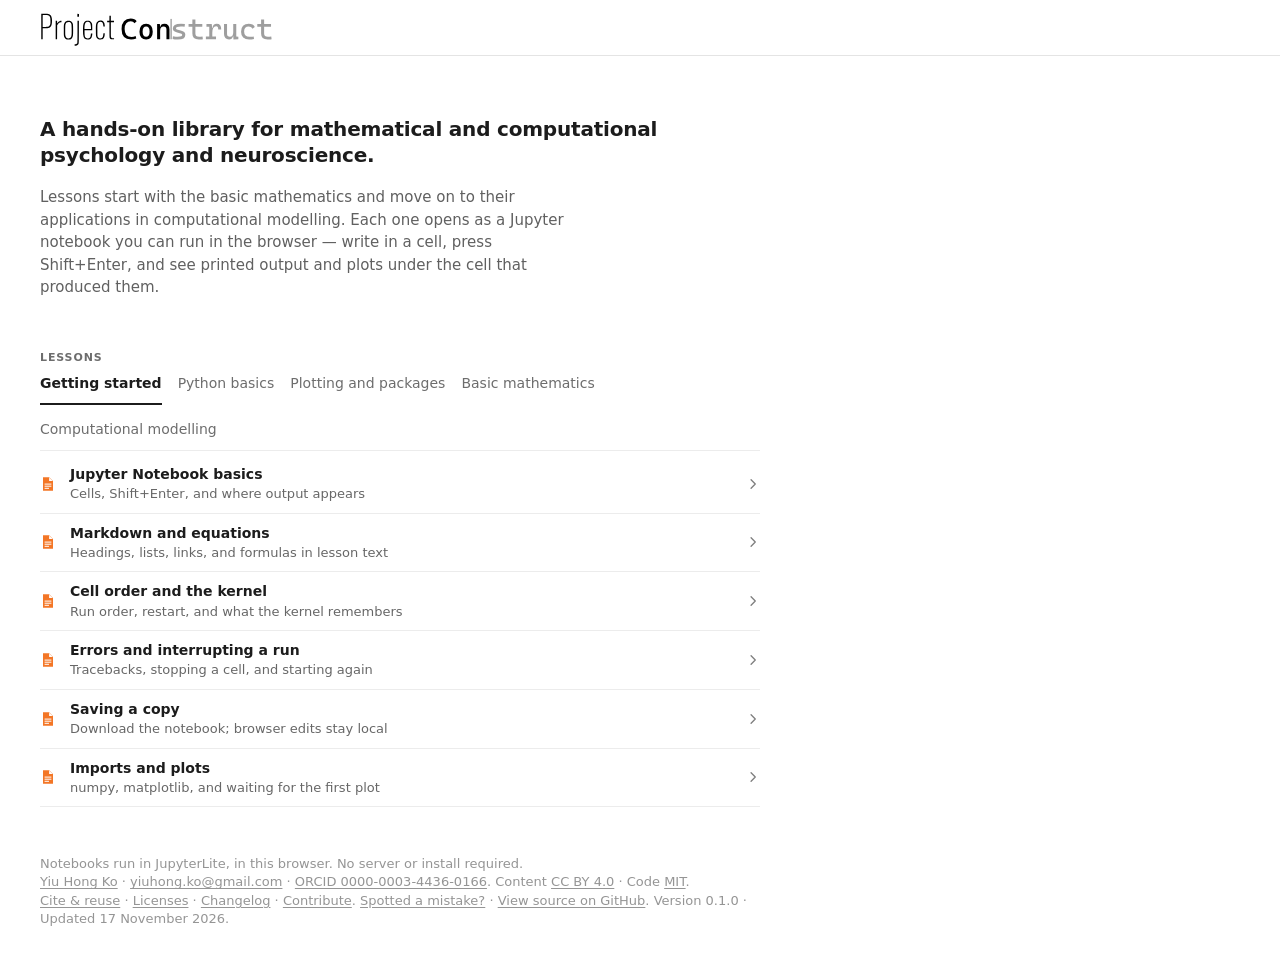
==== index.html @ 338a685a "Tighten the library list and collapse modules Lesson rows are compact links with a chevron. Section " ====
<!DOCTYPE html>
<html lang="en">
<head>
  <meta charset="utf-8">
  <meta name="viewport" content="width=device-width, initial-scale=1">
  <title>Project Construct</title>
  <link rel="stylesheet" href="css/site.css">
</head>
<body class="library">
  <header class="topbar">
    <a class="wordmark-link" href="./">
      <img class="wordmark" src="assets/project-construct-wordmark.svg" alt="Project Construct" height="40">
    </a>
  </header>
  <main class="library-main">
    <h1>A hands-on library for mathematical and computational psychology and neuroscience.</h1>
    <p class="lede">Lessons start with the basic mathematics and move on to their applications in computational modelling. Each one opens as a Jupyter notebook you can run in the browser — write in a cell, press Shift+Enter, and see printed output and plots under the cell that produced them.</p>
    <section class="catalog" aria-labelledby="lessons-heading" data-catalog>
      <h2 class="kicker" id="lessons-heading">Lessons</h2>
      <nav class="cat-tabs" aria-label="Lesson groups" data-cat-tabs>
        <a class="cat-tab is-selected" href="#getting-started" data-group="getting-started" aria-current="page" aria-controls="panel-getting-started">Getting started</a>
      </nav>
      <div class="lessons" id="panel-getting-started" data-group-panel="getting-started" aria-label="Getting started">
        <a class="lesson" href="notebook.html?path=getting-started/01-jupyter-basics.ipynb">
          <svg class="lesson-icon" viewBox="0 0 16 16" width="16" height="16" aria-hidden="true"><path fill="#f37626" d="M3 1.2h6.1L13 5.1v9.7H3z"/><path fill="#fff" d="M9.1 1.4V5h3.6"/><path fill="none" stroke="#fff" stroke-width="1" stroke-linecap="round" d="M5 8.1h6M5 10.2h6M5 12.3h3.6"/></svg>
          <span class="lesson-text"><span class="lesson-name">Jupyter Notebook basics</span><span class="lesson-summary">Cells, Shift+Enter, and where output appears</span></span>
          <svg class="lesson-chevron" viewBox="0 0 16 16" width="14" height="14" aria-hidden="true"><path d="M5.8 3.2 10.6 8l-4.8 4.8" fill="none" stroke="currentColor" stroke-width="1.5" stroke-linecap="round" stroke-linejoin="round"/></svg>
        </a>
      </div>
    </section>
    <section class="catalog" data-materials hidden></section>
  </main>
  <footer class="site-footer">
    <p><span class="footer-lite">Notebooks run in JupyterLite, in this browser. No server or install required.</span><span class="footer-lite-short">Notebooks run in JupyterLite.</span><br class="footer-break">
    <a rel="author noopener noreferrer" href="https://yiuhong.github.io/" target="_blank">Yiu Hong Ko<span class="visually-hidden"> (opens in a new tab)</span></a><span class="footer-contact"> · <a href="mailto:yiuhong.ko@gmail.com">yiuhong.ko@gmail.com</a> · <a href="https://orcid.org/0000-0003-4436-0166" aria-label="ORCID iD 0000-0003-4436-0166">ORCID 0000-0003-4436-0166</a></span>. <span class="footer-keep">Content <a rel="license" href="https://creativecommons.org/licenses/by/4.0/">CC BY 4.0</a></span> · <span class="footer-keep">Code <a href="LICENSE-CODE">MIT</a></span>. <a href="cite.html">Cite &amp; reuse</a> · <span class="footer-suffix"><a href="license.html">Licenses</a><span class="footer-mid"> · <a href="CHANGELOG.md">Changelog</a></span><span class="footer-tail"> · <a href="CONTRIBUTING.md">Contribute</a>. <a href="https://github.com/yiuhong/construct-library/issues">Spotted a mistake?</a> · <a href="https://github.com/yiuhong/construct-library">View source on GitHub</a>.</span><span class="footer-stop">.</span> <span class="footer-keep">Version <span data-site-field="version">0.1.0</span></span></span><span class="footer-updated"> · <span class="footer-keep">Updated <time datetime="2026-11-17" data-site-field="updatedDisplay" data-site-datetime="updated">17 November 2026</time></span></span>.</p>
  </footer>
  <script src="js/library.js"></script>
  <script src="js/site-meta.js"></script>
  <script>
    (function () {
      var slot = document.querySelector("[data-materials]");
      if (!slot) return;
      var observer = new MutationObserver(function () {
        slot.hidden = slot.childElementCount === 0;
      });
      observer.observe(slot, { childList: true });
    })();
  </script>
</body>
</html>
---- css/site.css ----
:root {
  color-scheme: light;
  --bar-h: 56px;
  --mark-h: 40px;
  --ink: #1c1c1c;
  --lede: #606060;
  --summary: #676767;
  --open: #7e7e7e;
  --label: #6d6d6d;
  --footer: #959595;
  --line: #ececec;
  --bar-line: #e4e4e4;
  --bg: #ffffff;
  --pad: 40px;
  --column: 720px;
}

* {
  box-sizing: border-box;
}

html,
body {
  margin: 0;
  min-height: 100%;
  background: var(--bg);
  color: var(--ink);
  font-family: system-ui, -apple-system, "Segoe UI", "Helvetica Neue", Helvetica, Arial, sans-serif;
}

body.library {
  min-height: 100vh;
  display: flex;
  flex-direction: column;
}

body.notebook {
  height: 100vh;
  display: flex;
  flex-direction: column;
  overflow: hidden;
}

.topbar {
  height: var(--bar-h);
  flex: 0 0 var(--bar-h);
  display: flex;
  align-items: center;
  justify-content: space-between;
  padding: 0 24px 0 var(--pad);
  border-bottom: 1px solid var(--bar-line);
  background: var(--bg);
}

.wordmark-link {
  display: flex;
  align-items: center;
  height: var(--mark-h);
  line-height: 0;
}

.wordmark-link:focus-visible {
  outline: 2px solid var(--ink);
  outline-offset: 3px;
}

.wordmark {
  display: block;
  height: var(--mark-h);
  width: auto;
}

.library-link {
  color: #5c5c5c;
  font-size: 14px;
  text-decoration: none;
}

.library-link:hover {
  color: var(--ink);
}

.library-link:focus-visible {
  outline: 2px solid var(--ink);
  outline-offset: 3px;
}

.topbar-actions {
  display: flex;
  align-items: center;
  gap: 20px;
  flex: 0 0 auto;
  min-width: 0;
}

body.notebook .topbar {
  position: relative;
  z-index: 2;
  flex-wrap: nowrap;
  gap: 16px;
}

body.notebook .wordmark-link {
  flex: 1 1 auto;
  min-width: 0;
}

.lesson-nav {
  display: flex;
  align-items: center;
  gap: 16px;
  min-width: 0;
}

.lesson-nav[hidden],
.lesson-nav-link[hidden] {
  display: none !important;
}

.lesson-nav-link {
  position: relative;
  display: inline-flex;
  align-items: center;
  gap: 4px;
  color: #5c5c5c;
  font-size: 14px;
  line-height: 1;
  text-decoration: none;
  white-space: nowrap;
}

.lesson-nav-link:hover {
  color: var(--ink);
}

.lesson-nav-link:focus-visible {
  outline: 2px solid var(--ink);
  outline-offset: 2px;
}

.lesson-nav-icon {
  display: block;
  flex: 0 0 auto;
}

.lesson-nav-mid {
  display: none;
}

.lesson-nav-tip {
  position: absolute;
  top: calc(100% + 22px);
  right: 0;
  z-index: 3;
  display: none;
  box-sizing: border-box;
  width: 12rem;
  max-width: max-content;
  padding: 5px 8px;
  border: 1px solid #c6c6c6;
  background: #fff;
  color: var(--ink);
  font-size: 12px;
  font-weight: 400;
  line-height: 1.35;
  white-space: normal;
  overflow-wrap: break-word;
  text-align: left;
  pointer-events: none;
}

.lesson-nav-link:hover .lesson-nav-tip:not(:empty),
.lesson-nav-link:focus-visible .lesson-nav-tip:not(:empty) {
  display: block;
}

.replay-tour {
  margin: 0;
  padding: 0;
  border: 0;
  background: transparent;
  color: #5c5c5c;
  font: inherit;
  font-size: 13px;
  line-height: 1.3;
  cursor: pointer;
}

.replay-tour:hover {
  color: var(--ink);
}

.replay-tour:focus-visible {
  outline: 2px solid var(--ink);
  outline-offset: 3px;
}

.library-main {
  width: min(800px, 100%);
  margin: 0;
  padding: 60px var(--pad) 48px;
}

h1 {
  margin: 0 0 18px;
  font-size: 20px;
  font-weight: 600;
  letter-spacing: -0.01em;
  line-height: 1.3;
  color: var(--ink);
}

.lede {
  margin: 0;
  max-width: 36em;
  font-size: 15px;
  line-height: 1.5;
  color: var(--lede);
}

.catalog {
  margin-top: 52px;
}

.kicker {
  margin: 0 0 10px;
  font-size: 11px;
  font-weight: 600;
  letter-spacing: 0.08em;
  text-transform: uppercase;
  color: var(--label);
}

.cat-tabs {
  display: flex;
  flex-wrap: wrap;
  gap: 16px;
  margin: 0 0 4px;
  border-bottom: 1px solid var(--line);
}

.cat-tabs .cat-tab,
.cat-tabs .cat-tab:visited {
  margin: 0;
  padding: 0 0 10px;
  border: 0;
  border-bottom: 2px solid transparent;
  background: transparent;
  color: var(--label);
  font-size: 14px;
  font-weight: 400;
  line-height: 1.3;
  text-decoration: none;
}

.cat-tabs .cat-tab.is-selected,
.cat-tabs .cat-tab.is-selected:visited {
  margin-bottom: -1px;
  border-bottom-color: var(--ink);
  color: var(--ink);
  font-weight: 600;
}

.cat-tabs .cat-tab:hover,
.cat-tabs .cat-tab:hover:visited {
  color: var(--ink);
}

.cat-tabs .cat-tab:focus-visible {
  outline: 2px solid var(--ink);
  outline-offset: 3px;
}

.lessons {
  margin: 0;
  padding: 0;
}

.lesson {
  display: grid;
  grid-template-columns: 16px minmax(0, 1fr) 14px;
  column-gap: 14px;
  align-items: center;
  padding: 10px 0;
  border-top: 1px solid var(--line);
  color: inherit;
  text-decoration: none;
}

.lesson:last-child {
  border-bottom: 1px solid var(--line);
}

.catalog .cat-tabs ~ .lessons > .lesson:first-child {
  border-top: 0;
}

.lesson-text {
  min-width: 0;
}

.lesson-section {
  border-top: 1px solid var(--line);
}

.lesson-section:first-child {
  border-top: 0;
}

.lesson-section:last-child {
  border-bottom: 1px solid var(--line);
}

.lesson-section .lesson:last-child {
  border-bottom: 0;
}

.lesson-section .subgroup {
  margin: 0;
  font-size: 14px;
  font-weight: 600;
  line-height: 1.3;
  color: var(--ink);
}

.module-toggle {
  display: flex;
  align-items: center;
  gap: 10px;
  width: 100%;
  margin: 0;
  padding: 12px 0;
  border: 0;
  background: transparent;
  color: inherit;
  font: inherit;
  text-align: left;
  cursor: pointer;
  appearance: none;
}

.module-title {
  flex: 1 1 auto;
  min-width: 0;
}

.module-count {
  flex: 0 0 auto;
  color: var(--label);
  font-size: 13px;
  font-weight: 400;
  line-height: 1.3;
  white-space: nowrap;
}

.lesson-chevron,
.module-chevron {
  display: block;
  flex: 0 0 auto;
  color: var(--open);
}

.module-toggle[aria-expanded="true"] .module-chevron {
  transform: rotate(90deg);
}

.lesson:hover .lesson-chevron,
.module-toggle:hover .module-chevron {
  color: var(--ink);
}

.lesson:focus-visible,
.module-toggle:focus-visible {
  outline: 2px solid var(--ink);
  outline-offset: 2px;
}

.module-lessons[hidden] {
  display: none;
}

.lesson-icon {
  display: block;
}

.lesson-name {
  display: block;
  font-size: 14px;
  font-weight: 600;
  line-height: 1.3;
  color: var(--ink);
}

.lesson-summary {
  display: block;
  margin-top: 2px;
  font-size: 13px;
  line-height: 1.35;
  color: var(--summary);
}

.site-footer {
  margin-top: auto;
  padding: 0 var(--pad) 42px;
  color: var(--footer);
  font-size: 13px;
  line-height: 1.4;
}

.site-footer p {
  margin: 0;
  max-width: 720px;
}

.footer-keep {
  white-space: nowrap;
}

.footer-lite-short,
.footer-stop {
  display: none;
}

.site-footer a {
  color: inherit;
  text-decoration-line: underline;
  text-decoration-thickness: 1px;
  text-underline-offset: 0.15em;
  white-space: nowrap;
}

.site-footer a:hover {
  color: var(--ink);
}

.site-footer a:focus-visible {
  outline: 2px solid var(--ink);
  outline-offset: 3px;
}

.visually-hidden {
  position: absolute;
  width: 1px;
  height: 1px;
  padding: 0;
  margin: -1px;
  overflow: hidden;
  clip: rect(0, 0, 0, 0);
  white-space: nowrap;
  border: 0;
}

.lite-frame {
  flex: 1 1 auto;
  width: 100%;
  min-height: 0;
  border: 0;
  background: var(--bg);
}

body.notebook .site-footer {
  flex: 0 0 auto;
}

.notebook-missing {
  padding: 48px var(--pad);
  color: var(--lede);
  font-size: 15px;
}

.notebook-missing a {
  color: var(--ink);
}

@media (max-width: 1279px) {
  :root {
    --bar-h: 44px;
    --mark-h: 28px;
  }

  .topbar {
    padding: 0 16px 0 20px;
  }

  .topbar-actions {
    gap: 16px;
  }

  .lesson-nav {
    gap: 12px;
  }

  .lesson-nav-link {
    font-size: 13px;
  }

  .lesson-nav-full {
    display: none;
  }

  .lesson-nav-mid {
    display: inline;
  }

  .lesson-nav-tip {
    top: calc(100% + 16px);
  }

  .library-main {
    padding: 40px 28px 28px;
  }

  .site-footer {
    padding: 0 20px 16px;
    font-size: 12px;
    line-height: 1.35;
  }

  .site-footer p {
    max-width: none;
  }

  .footer-lite,
  .footer-break,
  .footer-contact,
  .footer-tail,
  .footer-updated {
    display: none;
  }

  .footer-lite-short,
  .footer-stop {
    display: inline;
  }

  .footer-suffix {
    white-space: nowrap;
  }

  body.notebook .site-footer {
    padding: 4px 16px 6px;
  }
}

@media (max-width: 640px) {
  :root {
    --pad: 20px;
    --bar-h: 40px;
    --mark-h: 22px;
  }

  .topbar {
    padding: 0 12px 0 16px;
  }

  .wordmark-link {
    min-width: 0;
  }

  .wordmark {
    height: auto;
    width: auto;
    max-height: var(--mark-h);
    max-width: calc(100vw - 108px);
  }

  body.notebook .wordmark {
    max-width: 100%;
  }

  .replay-tour {
    display: none;
  }

  .lesson-nav {
    gap: 2px;
  }

  .lesson-nav-prev .lesson-nav-full,
  .lesson-nav-prev .lesson-nav-mid,
  .lesson-nav-next .lesson-nav-full,
  .lesson-nav-next .lesson-nav-mid {
    display: none;
  }

  .lesson-nav-prev,
  .lesson-nav-next {
    justify-content: center;
    min-width: 32px;
    min-height: 32px;
  }

  .lesson-nav-tip {
    top: calc(100% + 8px);
  }

  .lesson-nav-back {
    margin-left: 6px;
  }

  .library-main {
    width: 100%;
    padding: 28px var(--pad) 20px;
  }

  .cat-tabs {
    gap: 22px;
  }

  .site-footer {
    padding: 0 var(--pad) 14px;
  }

  .footer-lite-short,
  .footer-mid {
    display: none;
  }

  body.notebook .site-footer {
    padding: 4px 12px 6px;
  }
}

.doc h2 {
  margin: 32px 0 8px;
  font-size: 16px;
  font-weight: 600;
  letter-spacing: -0.01em;
  line-height: 1.3;
  color: var(--ink);
}

.doc h3 {
  margin: 20px 0 6px;
  font-size: 14px;
  font-weight: 600;
  line-height: 1.35;
  color: var(--ink);
}

.doc h2,
.doc h3 {
  scroll-margin-top: 16px;
}

.doc p,
.doc li {
  font-size: 15px;
  line-height: 1.5;
}

.doc p {
  margin: 0 0 12px;
  max-width: 40em;
}

.doc a {
  color: var(--ink);
  text-underline-offset: 0.15em;
}

.doc a:focus-visible {
  outline: 2px solid var(--ink);
  outline-offset: 3px;
}

.doc-nav {
  margin: 0 0 8px;
  max-width: 40em;
  color: var(--lede);
  font-size: 13px;
  line-height: 1.5;
}

.doc-nav a {
  color: var(--lede);
}

.doc-nav a:hover {
  color: var(--ink);
}

.doc ul {
  margin: 0 0 14px;
  padding-left: 1.15em;
  max-width: 40em;
}

.doc li {
  margin: 0 0 6px;
}

.doc code {
  font-family: ui-monospace, "SF Mono", Menlo, Consolas, monospace;
  font-size: 0.92em;
}

.copy-block {
  margin: 0 0 14px;
  max-width: 40em;
  padding: 12px 14px 10px;
  border: 1px solid var(--line);
}

.copy-block p,
.copy-block pre {
  margin: 0 0 10px;
  max-width: none;
  color: var(--ink);
}

.copy-block pre {
  font-family: ui-monospace, "SF Mono", Menlo, Consolas, monospace;
  font-size: 12px;
  line-height: 1.45;
  white-space: pre-wrap;
  overflow-wrap: anywhere;
}

.copy-button {
  margin: 0;
  padding: 4px 10px;
  border: 1px solid var(--bar-line);
  background: var(--bg);
  color: var(--ink);
  font: inherit;
  font-size: 13px;
  line-height: 1.3;
  cursor: pointer;
}

.copy-button:hover {
  border-color: var(--ink);
}

.copy-button:focus-visible {
  outline: 2px solid var(--ink);
  outline-offset: 3px;
}

.license-table-wrap {
  margin: 0 0 14px;
  max-width: 40em;
  overflow-x: auto;
}

.license-table {
  width: 100%;
  border-collapse: collapse;
  font-size: 14px;
  line-height: 1.45;
}

.license-table caption {
  caption-side: top;
  margin: 0 0 8px;
  text-align: left;
  font-size: 11px;
  font-weight: 600;
  letter-spacing: 0.08em;
  text-transform: uppercase;
  color: var(--label);
}

.license-table thead th {
  font-size: 11px;
  font-weight: 600;
  letter-spacing: 0.08em;
  text-transform: uppercase;
  color: var(--label);
}

.license-table th,
.license-table td {
  padding: 10px 16px 10px 0;
  border-top: 1px solid var(--line);
  text-align: left;
  vertical-align: top;
  font-weight: 400;
}

.license-table th[scope="row"] {
  width: 7.5em;
  color: var(--ink);
  font-weight: 600;
}

.license-table tr:last-child th,
.license-table tr:last-child td {
  border-bottom: 1px solid var(--line);
}
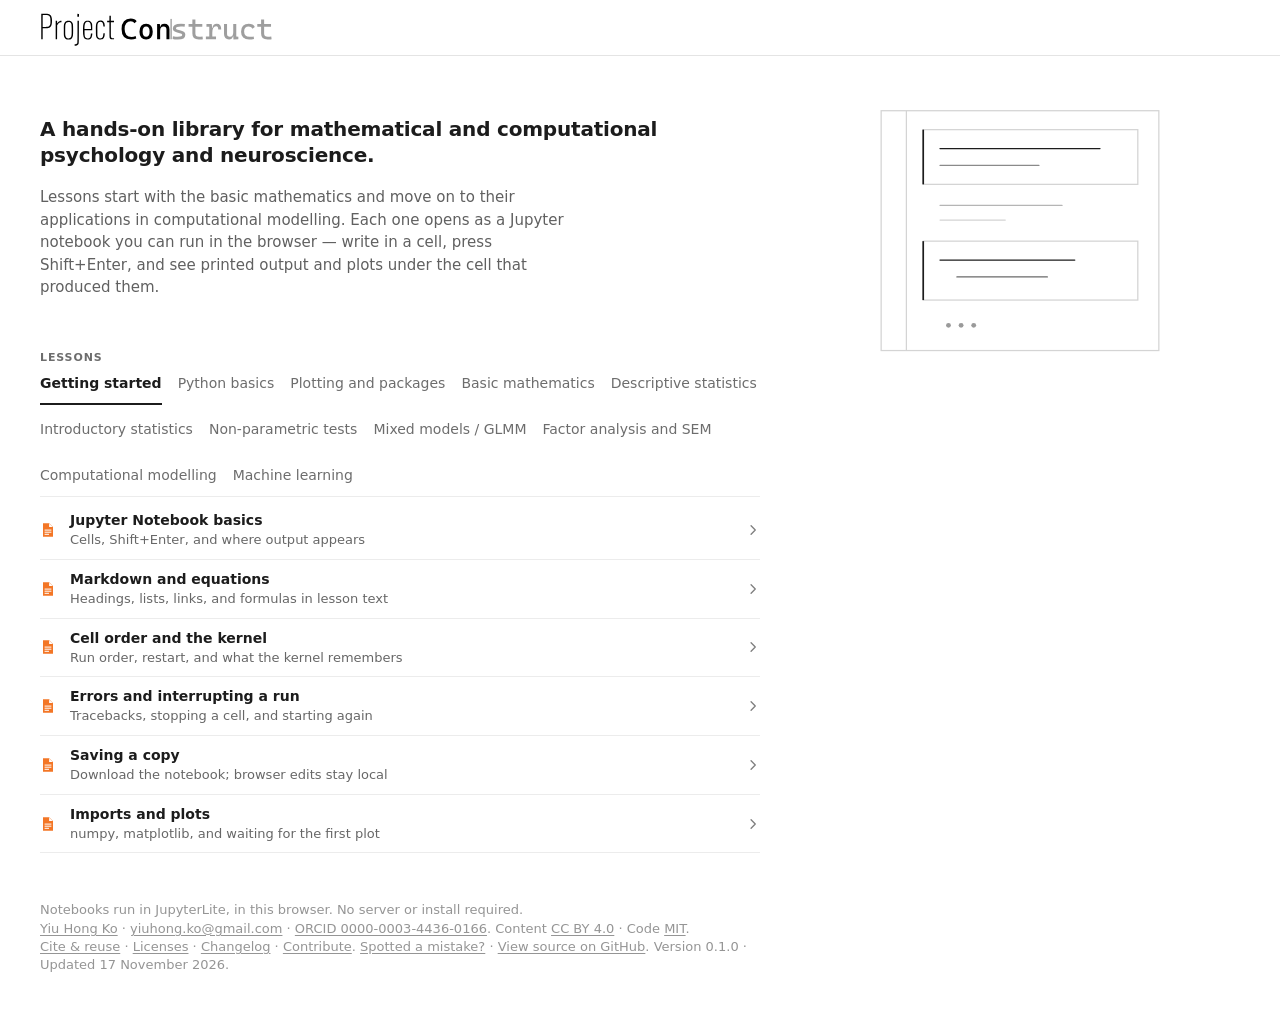
==== commit cde64189: "Add a course illustration beside the library catalogue On a wide library page, a quiet line drawing " ====
--- a/index.html
+++ b/index.html
@@ -12,6 +12,19 @@
       <img class="wordmark" src="assets/project-construct-wordmark.svg" alt="Project Construct" height="40">
     </a>
   </header>
+  <div class="course-art" data-course-art aria-hidden="true">
+    <img class="is-shown" data-course-art-id="getting-started" src="assets/course-art/getting-started.svg" alt="" width="400" height="284">
+    <img data-course-art-id="python-basics" src="assets/course-art/python-basics.svg" alt="" width="400" height="284">
+    <img data-course-art-id="python-plotting" src="assets/course-art/python-plotting.svg" alt="" width="400" height="284">
+    <img data-course-art-id="basic-mathematics" src="assets/course-art/basic-mathematics.svg" alt="" width="400" height="284">
+    <img data-course-art-id="descriptive-statistics" src="assets/course-art/descriptive-statistics.svg" alt="" width="400" height="284">
+    <img data-course-art-id="introductory-statistics" src="assets/course-art/introductory-statistics.svg" alt="" width="400" height="284">
+    <img data-course-art-id="non-parametric-tests" src="assets/course-art/non-parametric-tests.svg" alt="" width="400" height="284">
+    <img data-course-art-id="glmm" src="assets/course-art/glmm.svg" alt="" width="400" height="284">
+    <img data-course-art-id="factor-analysis-sem" src="assets/course-art/factor-analysis-sem.svg" alt="" width="400" height="284">
+    <img data-course-art-id="computational-modelling" src="assets/course-art/computational-modelling.svg" alt="" width="400" height="284">
+    <img data-course-art-id="machine-learning" src="assets/course-art/machine-learning.svg" alt="" width="400" height="284">
+  </div>
   <main class="library-main">
     <h1>A hands-on library for mathematical and computational psychology and neuroscience.</h1>
     <p class="lede">Lessons start with the basic mathematics and move on to their applications in computational modelling. Each one opens as a Jupyter notebook you can run in the browser — write in a cell, press Shift+Enter, and see printed output and plots under the cell that produced them.</p>
--- a/css/site.css
+++ b/css/site.css
@@ -201,6 +201,38 @@
   padding: 60px var(--pad) 48px;
 }
 
+/* Quiet course drawing in the empty column beside the 800px catalogue.
+   Desktop only. The catalogue, tabs, wordmark, and footer are unchanged. */
+.course-art {
+  display: none;
+}
+
+@media (min-width: 1280px) {
+  body.library {
+    position: relative;
+  }
+
+  .course-art {
+    display: block;
+    position: absolute;
+    top: 96px;
+    left: 820px;
+    width: 400px;
+    margin: 0;
+    pointer-events: none;
+  }
+
+  .course-art img {
+    display: none;
+    width: 100%;
+    height: auto;
+  }
+
+  .course-art img.is-shown {
+    display: block;
+  }
+}
+
 h1 {
   margin: 0 0 18px;
   font-size: 20px;
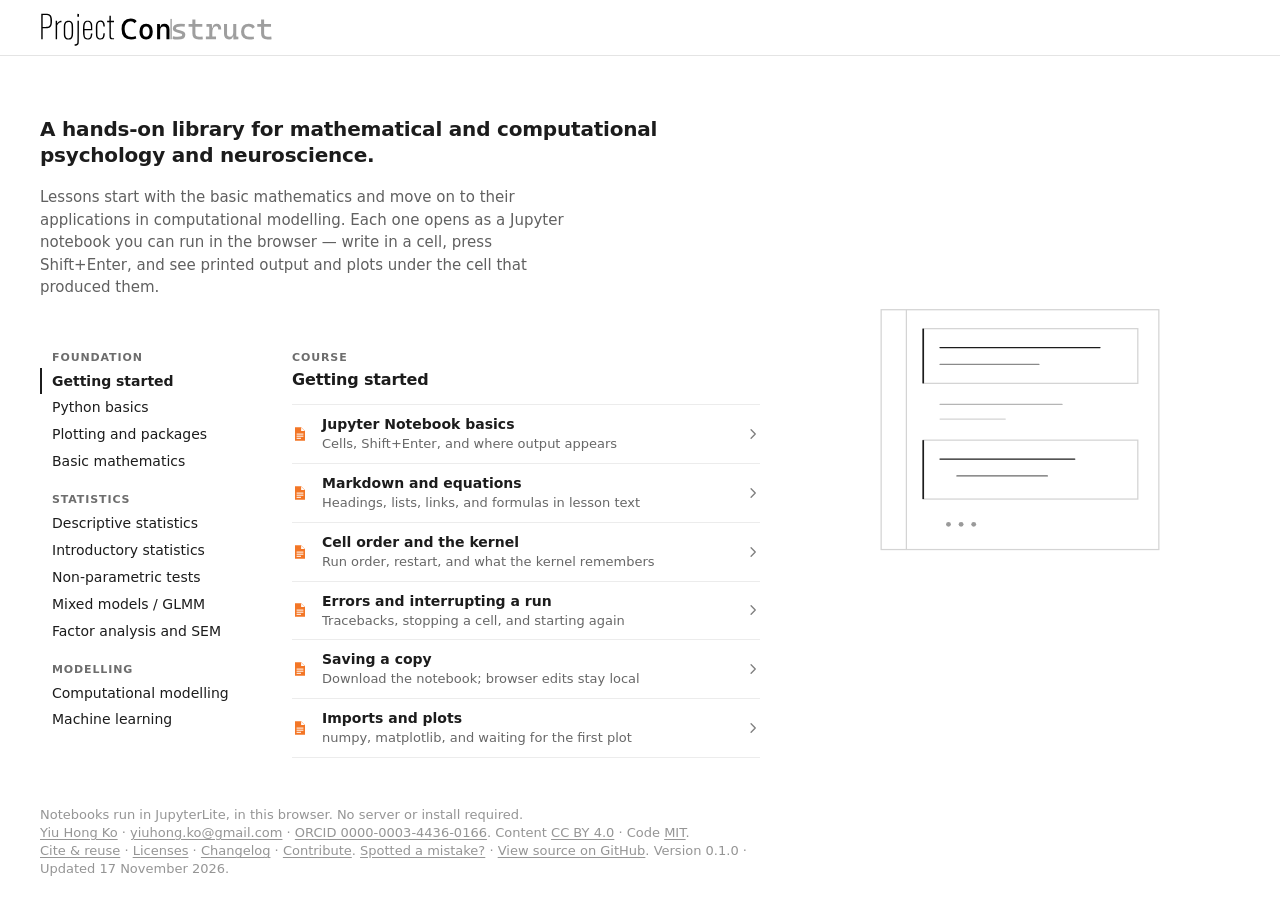
==== commit 4dba77ec: "Replace wrapping course tabs with a grouped course list Courses stay in the groups array and gain an" ====
--- a/index.html
+++ b/index.html
@@ -28,17 +28,34 @@
   <main class="library-main">
     <h1>A hands-on library for mathematical and computational psychology and neuroscience.</h1>
     <p class="lede">Lessons start with the basic mathematics and move on to their applications in computational modelling. Each one opens as a Jupyter notebook you can run in the browser — write in a cell, press Shift+Enter, and see printed output and plots under the cell that produced them.</p>
-    <section class="catalog" aria-labelledby="lessons-heading" data-catalog>
-      <h2 class="kicker" id="lessons-heading">Lessons</h2>
-      <nav class="cat-tabs" aria-label="Lesson groups" data-cat-tabs>
-        <a class="cat-tab is-selected" href="#getting-started" data-group="getting-started" aria-current="page" aria-controls="panel-getting-started">Getting started</a>
-      </nav>
-      <div class="lessons" id="panel-getting-started" data-group-panel="getting-started" aria-label="Getting started">
-        <a class="lesson" href="notebook.html?path=getting-started/01-jupyter-basics.ipynb">
-          <svg class="lesson-icon" viewBox="0 0 16 16" width="16" height="16" aria-hidden="true"><path fill="#f37626" d="M3 1.2h6.1L13 5.1v9.7H3z"/><path fill="#fff" d="M9.1 1.4V5h3.6"/><path fill="none" stroke="#fff" stroke-width="1" stroke-linecap="round" d="M5 8.1h6M5 10.2h6M5 12.3h3.6"/></svg>
-          <span class="lesson-text"><span class="lesson-name">Jupyter Notebook basics</span><span class="lesson-summary">Cells, Shift+Enter, and where output appears</span></span>
-          <svg class="lesson-chevron" viewBox="0 0 16 16" width="14" height="14" aria-hidden="true"><path d="M5.8 3.2 10.6 8l-4.8 4.8" fill="none" stroke="currentColor" stroke-width="1.5" stroke-linecap="round" stroke-linejoin="round"/></svg>
-        </a>
+    <section class="catalog" aria-label="Lessons" data-catalog>
+      <div class="course-layout">
+        <div class="course-switcher">
+          <p class="kicker" aria-hidden="true">Course</p>
+          <button type="button" class="course-switcher-button" id="course-switcher-button" data-course-switcher aria-expanded="false" aria-controls="course-menu" aria-label="Course: Getting started">
+            <span class="course-switcher-name" data-course-switcher-name>Getting started</span>
+            <svg class="course-switcher-chevron" viewBox="0 0 16 16" width="14" height="14" aria-hidden="true"><path d="M5.8 3.2 10.6 8l-4.8 4.8" fill="none" stroke="currentColor" stroke-width="1.5" stroke-linecap="round" stroke-linejoin="round"/></svg>
+          </button>
+        </div>
+        <nav class="course-menu is-collapsed" id="course-menu" aria-label="Courses" data-course-menu>
+          <div class="course-group">
+            <p class="kicker" id="course-area-foundation">Foundation</p>
+            <div role="group" aria-labelledby="course-area-foundation">
+              <a class="course-link is-selected" href="#getting-started" data-group="getting-started" aria-current="page">Getting started</a>
+            </div>
+          </div>
+        </nav>
+        <div class="course-detail" data-course-detail>
+          <p class="kicker course-kicker">Course</p>
+          <h2 class="course-title" id="course-title" data-course-title>Getting started</h2>
+          <div class="lessons" id="panel-getting-started" data-group-panel="getting-started" aria-label="Getting started">
+            <a class="lesson" href="notebook.html?path=getting-started/01-jupyter-basics.ipynb">
+              <svg class="lesson-icon" viewBox="0 0 16 16" width="16" height="16" aria-hidden="true"><path fill="#f37626" d="M3 1.2h6.1L13 5.1v9.7H3z"/><path fill="#fff" d="M9.1 1.4V5h3.6"/><path fill="none" stroke="#fff" stroke-width="1" stroke-linecap="round" d="M5 8.1h6M5 10.2h6M5 12.3h3.6"/></svg>
+              <span class="lesson-text"><span class="lesson-name">Jupyter Notebook basics</span><span class="lesson-summary">Cells, Shift+Enter, and where output appears</span></span>
+              <svg class="lesson-chevron" viewBox="0 0 16 16" width="14" height="14" aria-hidden="true"><path d="M5.8 3.2 10.6 8l-4.8 4.8" fill="none" stroke="currentColor" stroke-width="1.5" stroke-linecap="round" stroke-linejoin="round"/></svg>
+            </a>
+          </div>
+        </div>
       </div>
     </section>
     <section class="catalog" data-materials hidden></section>
--- a/css/site.css
+++ b/css/site.css
@@ -202,7 +202,10 @@
 }
 
 /* Quiet course drawing in the empty column beside the 800px catalogue.
-   Desktop only. The catalogue, tabs, wordmark, and footer are unchanged. */
+   Shown from 1280px. Its top is set in js/library.js so the drawing stays
+   centred from the page heading to the end of the lesson list. The
+   catalogue stays an 800px left column. The wordmark and footer are
+   unchanged. */
 .course-art {
   display: none;
 }
@@ -215,7 +218,6 @@
   .course-art {
     display: block;
     position: absolute;
-    top: 96px;
     left: 820px;
     width: 400px;
     margin: 0;
@@ -263,44 +265,127 @@
   color: var(--label);
 }
 
-.cat-tabs {
-  display: flex;
-  flex-wrap: wrap;
-  gap: 16px;
+.course-layout {
+  display: grid;
+  grid-template-columns: minmax(11.5rem, 13.75rem) minmax(0, 1fr);
+  column-gap: 32px;
+  align-items: start;
+}
+
+.course-switcher {
+  display: none;
+}
+
+.course-menu {
+  min-width: 0;
+}
+
+.course-group + .course-group {
+  margin-top: 18px;
+}
+
+.course-group .kicker {
   margin: 0 0 4px;
-  border-bottom: 1px solid var(--line);
-}
-
-.cat-tabs .cat-tab,
-.cat-tabs .cat-tab:visited {
-  margin: 0;
-  padding: 0 0 10px;
-  border: 0;
-  border-bottom: 2px solid transparent;
-  background: transparent;
-  color: var(--label);
+  padding-left: 12px;
+}
+
+.course-link,
+.course-link:visited {
+  display: block;
+  margin: 0;
+  padding: 4px 8px 4px 10px;
+  border-left: 2px solid transparent;
+  color: var(--ink);
   font-size: 14px;
   font-weight: 400;
+  line-height: 1.35;
+  text-decoration: none;
+}
+
+.course-link.is-selected,
+.course-link.is-selected:visited {
+  border-left-color: var(--ink);
+  font-weight: 600;
+}
+
+.course-link:hover,
+.course-link:hover:visited {
+  color: var(--ink);
+}
+
+.course-link:focus-visible {
+  outline: 2px solid var(--ink);
+  outline-offset: 2px;
+}
+
+.course-detail {
+  min-width: 0;
+}
+
+.course-kicker {
+  margin-bottom: 6px;
+}
+
+.course-title {
+  margin: 0;
+  font-size: 16px;
+  font-weight: 600;
+  letter-spacing: -0.01em;
   line-height: 1.3;
-  text-decoration: none;
-}
-
-.cat-tabs .cat-tab.is-selected,
-.cat-tabs .cat-tab.is-selected:visited {
-  margin-bottom: -1px;
-  border-bottom-color: var(--ink);
-  color: var(--ink);
-  font-weight: 600;
-}
-
-.cat-tabs .cat-tab:hover,
-.cat-tabs .cat-tab:hover:visited {
-  color: var(--ink);
-}
-
-.cat-tabs .cat-tab:focus-visible {
+  color: var(--ink);
+}
+
+.course-detail .lessons {
+  margin-top: 14px;
+  border-top: 1px solid var(--line);
+}
+
+.course-switcher-button {
+  display: flex;
+  align-items: center;
+  gap: 12px;
+  width: 100%;
+  margin: 0;
+  padding: 9px 12px;
+  border: 1px solid #d6d6d6;
+  background: var(--bg);
+  color: var(--ink);
+  font: inherit;
+  font-size: 14px;
+  font-weight: 600;
+  line-height: 1.3;
+  text-align: left;
+  cursor: pointer;
+  appearance: none;
+}
+
+.course-switcher-button:hover {
+  border-color: #bdbdbd;
+}
+
+.course-switcher-button:focus-visible {
   outline: 2px solid var(--ink);
-  outline-offset: 3px;
+  outline-offset: 2px;
+}
+
+.course-switcher-name {
+  flex: 1 1 auto;
+  min-width: 0;
+}
+
+.course-switcher-chevron {
+  display: block;
+  flex: 0 0 auto;
+  color: var(--open);
+  transform: rotate(90deg);
+}
+
+.course-switcher-button[aria-expanded="true"] .course-switcher-chevron {
+  transform: rotate(-90deg);
+}
+
+.course-switcher-button:hover .course-switcher-chevron {
+  color: var(--ink);
 }
 
 .lessons {
@@ -323,7 +408,8 @@
   border-bottom: 1px solid var(--line);
 }
 
-.catalog .cat-tabs ~ .lessons > .lesson:first-child {
+.course-detail .lessons > .lesson:first-child,
+.course-detail .lesson-section:first-child {
   border-top: 0;
 }
 
@@ -635,8 +721,45 @@
     padding: 28px var(--pad) 20px;
   }
 
-  .cat-tabs {
-    gap: 22px;
+  .course-layout {
+    display: block;
+  }
+
+  .course-switcher {
+    display: block;
+    margin-bottom: 14px;
+  }
+
+  .course-switcher .kicker {
+    margin-bottom: 8px;
+  }
+
+  .course-menu {
+    margin: 2px 0 16px;
+  }
+
+  .course-menu.is-collapsed {
+    display: none;
+  }
+
+  .course-detail .course-kicker {
+    display: none;
+  }
+
+  .course-detail .lessons {
+    margin-top: 0;
+  }
+
+  .course-title {
+    position: absolute;
+    width: 1px;
+    height: 1px;
+    padding: 0;
+    margin: -1px;
+    overflow: hidden;
+    clip: rect(0, 0, 0, 0);
+    white-space: nowrap;
+    border: 0;
   }
 
   .site-footer {
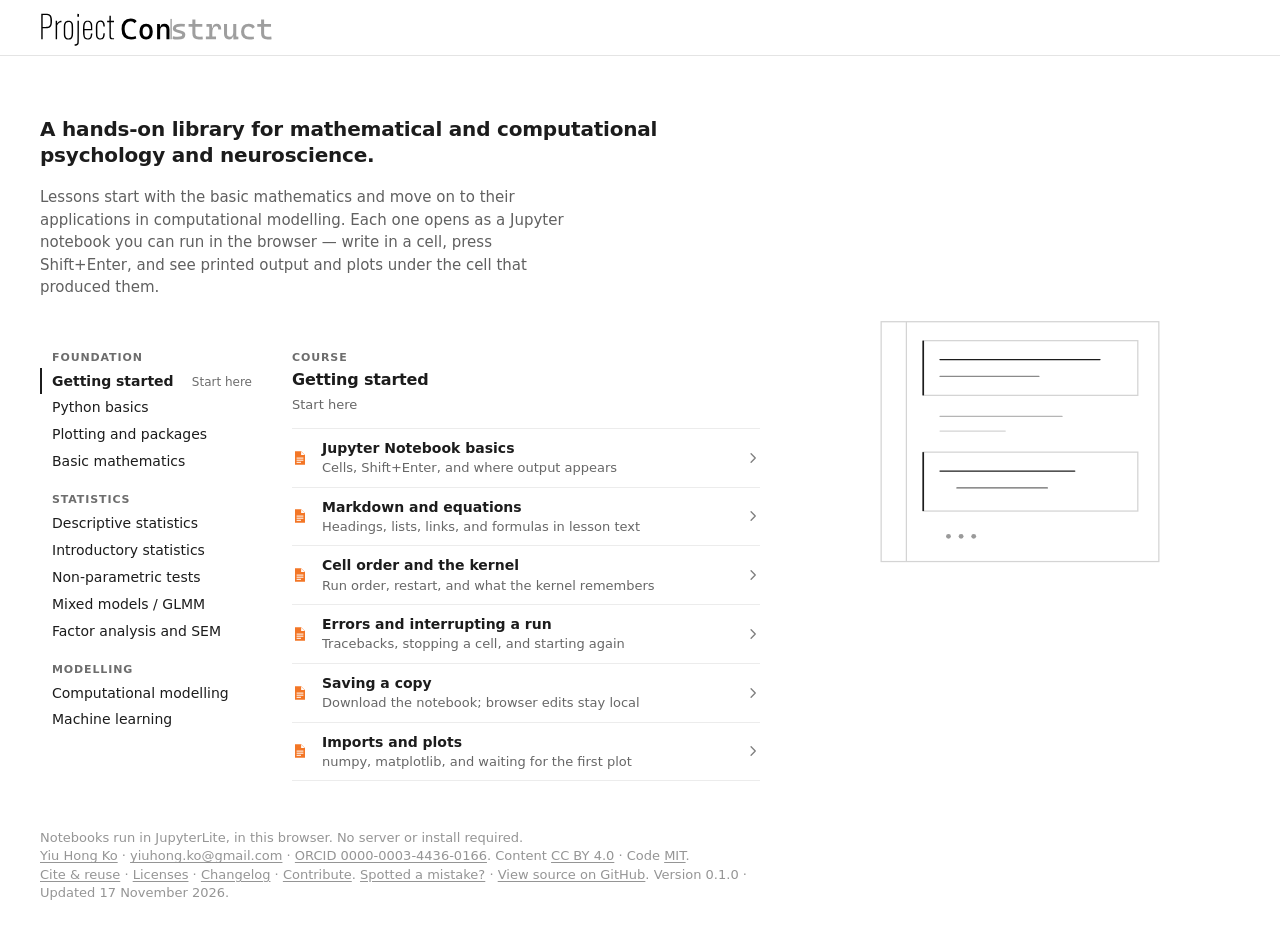
==== commit 9ca55d28: "Show a short difficulty line on the selected course The library page now says where each course sits" ====
--- a/index.html
+++ b/index.html
@@ -32,22 +32,24 @@
       <div class="course-layout">
         <div class="course-switcher">
           <p class="kicker" aria-hidden="true">Course</p>
-          <button type="button" class="course-switcher-button" id="course-switcher-button" data-course-switcher aria-expanded="false" aria-controls="course-menu" aria-label="Course: Getting started">
+          <button type="button" class="course-switcher-button" id="course-switcher-button" data-course-switcher aria-expanded="false" aria-controls="course-menu" aria-label="Course: Getting started" aria-describedby="course-note-switcher">
             <span class="course-switcher-name" data-course-switcher-name>Getting started</span>
             <svg class="course-switcher-chevron" viewBox="0 0 16 16" width="14" height="14" aria-hidden="true"><path d="M5.8 3.2 10.6 8l-4.8 4.8" fill="none" stroke="currentColor" stroke-width="1.5" stroke-linecap="round" stroke-linejoin="round"/></svg>
           </button>
+          <p class="course-note course-note-switcher" id="course-note-switcher" data-course-note>Start here</p>
         </div>
         <nav class="course-menu is-collapsed" id="course-menu" aria-label="Courses" data-course-menu>
           <div class="course-group">
             <p class="kicker" id="course-area-foundation">Foundation</p>
             <div role="group" aria-labelledby="course-area-foundation">
-              <a class="course-link is-selected" href="#getting-started" data-group="getting-started" aria-current="page">Getting started</a>
+              <a class="course-link is-selected" href="#getting-started" data-group="getting-started" aria-current="page"><span class="course-link-name">Getting started</span><span class="course-list-mark"><span class="visually-hidden">, </span>Start here</span></a>
             </div>
           </div>
         </nav>
         <div class="course-detail" data-course-detail>
           <p class="kicker course-kicker">Course</p>
           <h2 class="course-title" id="course-title" data-course-title>Getting started</h2>
+          <p class="course-note course-note-detail" id="course-note" data-course-note>Start here</p>
           <div class="lessons" id="panel-getting-started" data-group-panel="getting-started" aria-label="Getting started">
             <a class="lesson" href="notebook.html?path=getting-started/01-jupyter-basics.ipynb">
               <svg class="lesson-icon" viewBox="0 0 16 16" width="16" height="16" aria-hidden="true"><path fill="#f37626" d="M3 1.2h6.1L13 5.1v9.7H3z"/><path fill="#fff" d="M9.1 1.4V5h3.6"/><path fill="none" stroke="#fff" stroke-width="1" stroke-linecap="round" d="M5 8.1h6M5 10.2h6M5 12.3h3.6"/></svg>
--- a/css/site.css
+++ b/css/site.css
@@ -291,7 +291,10 @@
 
 .course-link,
 .course-link:visited {
-  display: block;
+  display: flex;
+  align-items: baseline;
+  justify-content: space-between;
+  gap: 10px;
   margin: 0;
   padding: 4px 8px 4px 10px;
   border-left: 2px solid transparent;
@@ -302,6 +305,19 @@
   text-decoration: none;
 }
 
+.course-link-name {
+  min-width: 0;
+}
+
+.course-list-mark {
+  flex: 0 0 auto;
+  color: var(--label);
+  font-size: 12px;
+  font-weight: 400;
+  line-height: 1.35;
+  white-space: nowrap;
+}
+
 .course-link.is-selected,
 .course-link.is-selected:visited {
   border-left-color: var(--ink);
@@ -333,6 +349,22 @@
   letter-spacing: -0.01em;
   line-height: 1.3;
   color: var(--ink);
+}
+
+/* The same difficulty line sits under the course title and, on a phone,
+   under the switcher. The switcher copy is hidden with the switcher on
+   wide pages. Below 640px the title copy is hidden and the switcher copy
+   is the one on screen. */
+.course-note {
+  margin: 6px 0 0;
+  font-size: 13px;
+  font-weight: 400;
+  line-height: 1.35;
+  color: var(--summary);
+}
+
+.course-note[hidden] {
+  display: none;
 }
 
 .course-detail .lessons {
@@ -734,8 +766,16 @@
     margin-bottom: 8px;
   }
 
+  .course-switcher .course-note {
+    margin-top: 8px;
+  }
+
+  .course-note-detail {
+    display: none;
+  }
+
   .course-menu {
-    margin: 2px 0 16px;
+    margin: 0 0 16px;
   }
 
   .course-menu.is-collapsed {
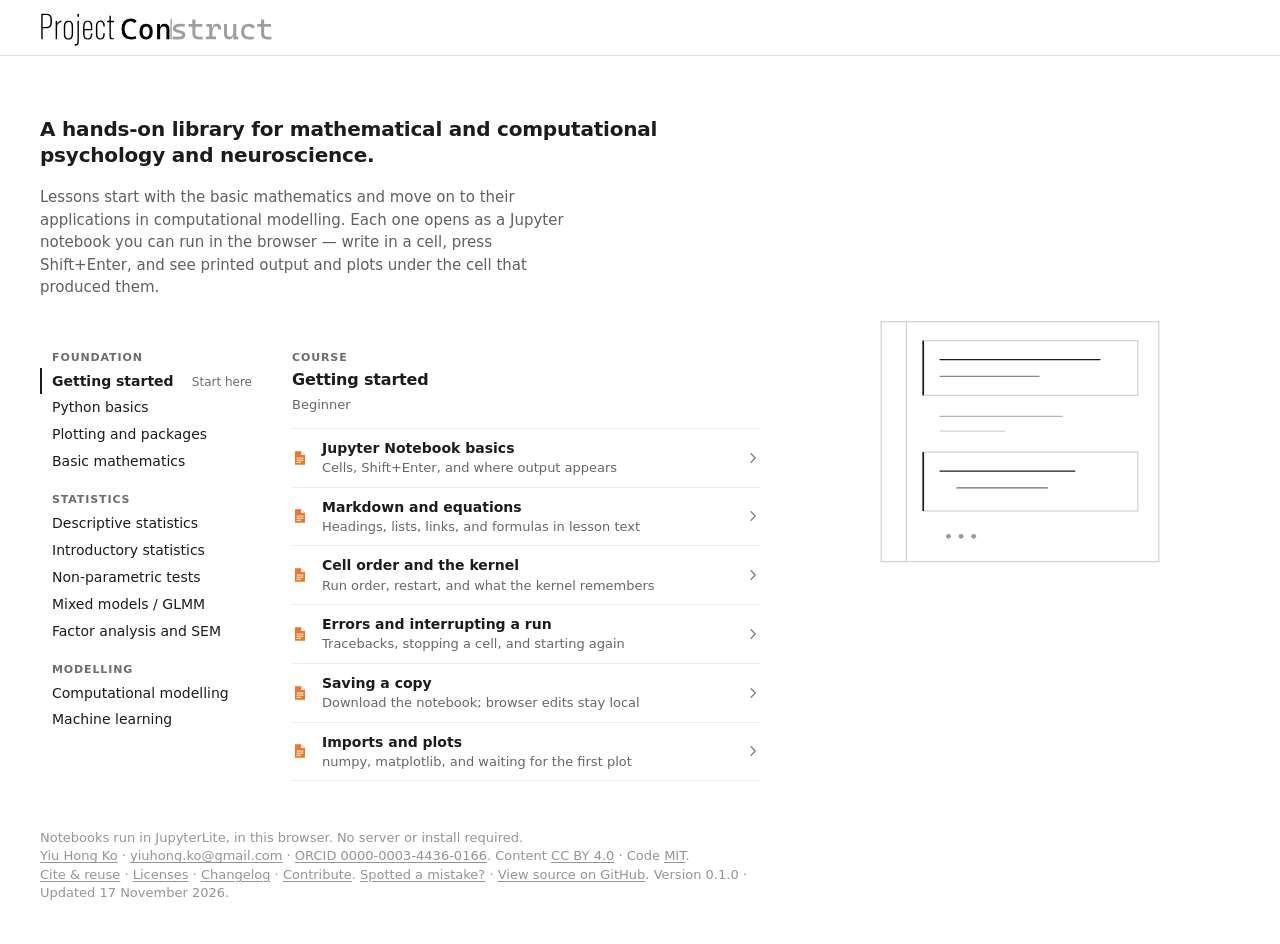
==== commit f6ee4506: "Show Beginner, Intermediate, or Advanced under each course The line under the selected course is now" ====
--- a/index.html
+++ b/index.html
@@ -36,7 +36,7 @@
             <span class="course-switcher-name" data-course-switcher-name>Getting started</span>
             <svg class="course-switcher-chevron" viewBox="0 0 16 16" width="14" height="14" aria-hidden="true"><path d="M5.8 3.2 10.6 8l-4.8 4.8" fill="none" stroke="currentColor" stroke-width="1.5" stroke-linecap="round" stroke-linejoin="round"/></svg>
           </button>
-          <p class="course-note course-note-switcher" id="course-note-switcher" data-course-note>Start here</p>
+          <p class="course-note course-note-switcher" id="course-note-switcher" data-course-note>Beginner</p>
         </div>
         <nav class="course-menu is-collapsed" id="course-menu" aria-label="Courses" data-course-menu>
           <div class="course-group">
@@ -49,7 +49,7 @@
         <div class="course-detail" data-course-detail>
           <p class="kicker course-kicker">Course</p>
           <h2 class="course-title" id="course-title" data-course-title>Getting started</h2>
-          <p class="course-note course-note-detail" id="course-note" data-course-note>Start here</p>
+          <p class="course-note course-note-detail" id="course-note" data-course-note>Beginner</p>
           <div class="lessons" id="panel-getting-started" data-group-panel="getting-started" aria-label="Getting started">
             <a class="lesson" href="notebook.html?path=getting-started/01-jupyter-basics.ipynb">
               <svg class="lesson-icon" viewBox="0 0 16 16" width="16" height="16" aria-hidden="true"><path fill="#f37626" d="M3 1.2h6.1L13 5.1v9.7H3z"/><path fill="#fff" d="M9.1 1.4V5h3.6"/><path fill="none" stroke="#fff" stroke-width="1" stroke-linecap="round" d="M5 8.1h6M5 10.2h6M5 12.3h3.6"/></svg>
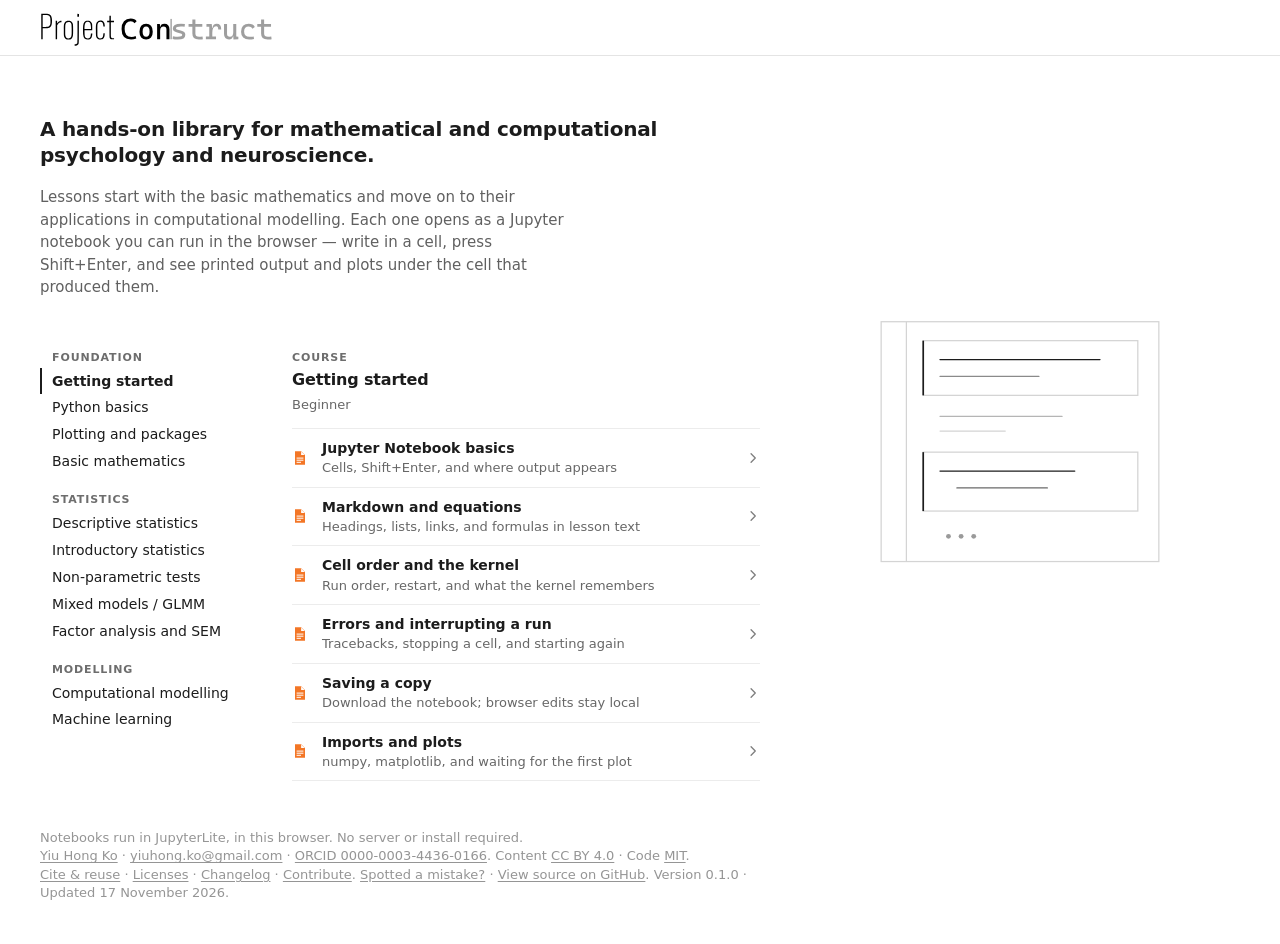
==== commit 06422b1e: "Drop the Start here mark from the course list Getting started is still Beginner under the selected c" ====
--- a/index.html
+++ b/index.html
@@ -42,7 +42,7 @@
           <div class="course-group">
             <p class="kicker" id="course-area-foundation">Foundation</p>
             <div role="group" aria-labelledby="course-area-foundation">
-              <a class="course-link is-selected" href="#getting-started" data-group="getting-started" aria-current="page"><span class="course-link-name">Getting started</span><span class="course-list-mark"><span class="visually-hidden">, </span>Start here</span></a>
+              <a class="course-link is-selected" href="#getting-started" data-group="getting-started" aria-current="page">Getting started</a>
             </div>
           </div>
         </nav>
--- a/css/site.css
+++ b/css/site.css
@@ -291,10 +291,7 @@
 
 .course-link,
 .course-link:visited {
-  display: flex;
-  align-items: baseline;
-  justify-content: space-between;
-  gap: 10px;
+  display: block;
   margin: 0;
   padding: 4px 8px 4px 10px;
   border-left: 2px solid transparent;
@@ -303,19 +300,6 @@
   font-weight: 400;
   line-height: 1.35;
   text-decoration: none;
-}
-
-.course-link-name {
-  min-width: 0;
-}
-
-.course-list-mark {
-  flex: 0 0 auto;
-  color: var(--label);
-  font-size: 12px;
-  font-weight: 400;
-  line-height: 1.35;
-  white-space: nowrap;
 }
 
 .course-link.is-selected,
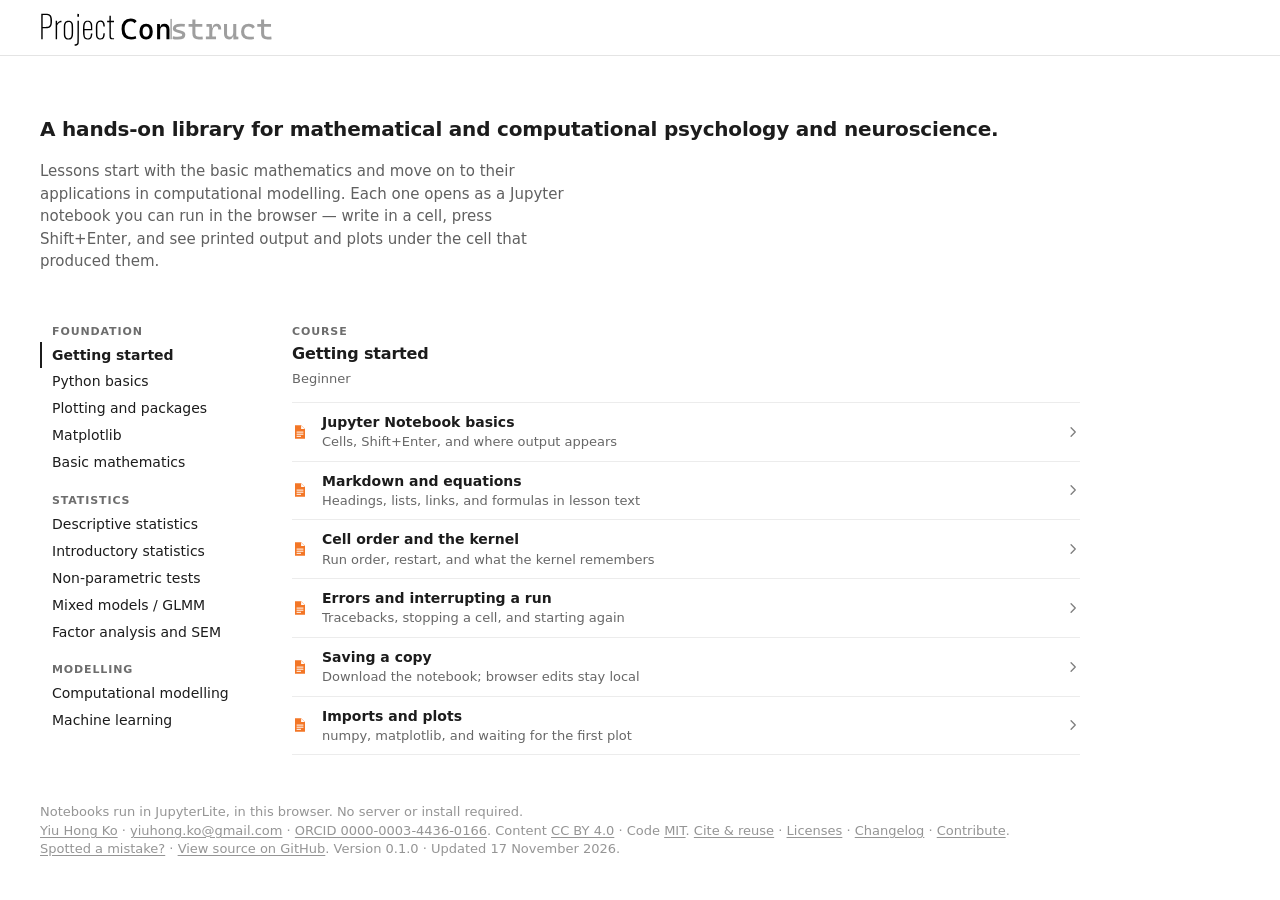
==== commit 65bafef2: "Add a Matplotlib course Thirteen notebooks sit after Plotting and packages and before Basic mathemat" ====
--- a/index.html
+++ b/index.html
@@ -16,6 +16,7 @@
     <img class="is-shown" data-course-art-id="getting-started" src="assets/course-art/getting-started.svg" alt="" width="400" height="284">
     <img data-course-art-id="python-basics" src="assets/course-art/python-basics.svg" alt="" width="400" height="284">
     <img data-course-art-id="python-plotting" src="assets/course-art/python-plotting.svg" alt="" width="400" height="284">
+    <img data-course-art-id="matplotlib" src="assets/course-art/matplotlib.svg" alt="" width="400" height="284">
     <img data-course-art-id="basic-mathematics" src="assets/course-art/basic-mathematics.svg" alt="" width="400" height="284">
     <img data-course-art-id="descriptive-statistics" src="assets/course-art/descriptive-statistics.svg" alt="" width="400" height="284">
     <img data-course-art-id="introductory-statistics" src="assets/course-art/introductory-statistics.svg" alt="" width="400" height="284">
--- a/css/site.css
+++ b/css/site.css
@@ -201,10 +201,12 @@
   padding: 60px var(--pad) 48px;
 }
 
-/* Quiet course drawing in the empty column beside the 800px catalogue.
-   Shown from 1280px. Its top is set in js/library.js so the drawing stays
-   centred from the page heading to the end of the lesson list. The
-   catalogue stays an 800px left column. The wordmark and footer are
+/* Quiet course drawing to the right of the catalogue. From 1280px the
+   front-page catalogue widens to 1120px. The drawing is 400px wide, with
+   a 20px gap, so it sits at 1140px and is shown from 1600px, where that
+   400px fits without overlapping the list. Its top is set in js/library.js
+   so the drawing stays centred from the page heading to the end of the
+   lesson list. Below 1280px the catalogue is unchanged. The wordmark is
    unchanged. */
 .course-art {
   display: none;
@@ -215,10 +217,20 @@
     position: relative;
   }
 
+  body.library .library-main:not(.doc) {
+    width: min(1120px, 100%);
+  }
+
+  body.library .library-main:not(.doc) ~ .site-footer p {
+    max-width: calc(1120px - 2 * var(--pad));
+  }
+}
+
+@media (min-width: 1600px) {
   .course-art {
     display: block;
     position: absolute;
-    left: 820px;
+    left: 1140px;
     width: 400px;
     margin: 0;
     pointer-events: none;
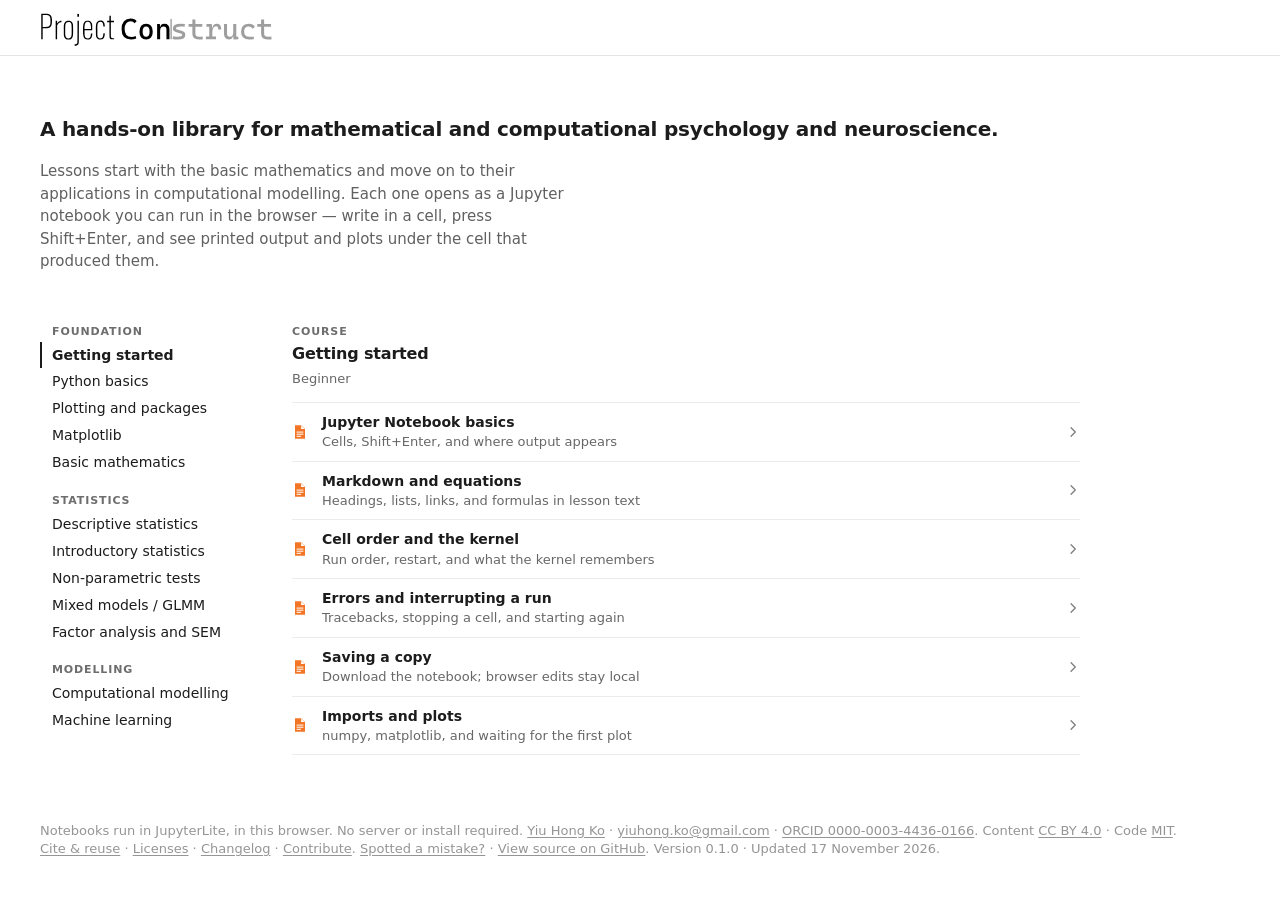
==== commit 7a43afda: "Point site and citation URLs at project-construct. The public Pages and GitHub paths follow the appr" ====
--- a/index.html
+++ b/index.html
@@ -65,7 +65,7 @@
   </main>
   <footer class="site-footer">
     <p><span class="footer-lite">Notebooks run in JupyterLite, in this browser. No server or install required.</span><span class="footer-lite-short">Notebooks run in JupyterLite.</span><br class="footer-break">
-    <a rel="author noopener noreferrer" href="https://yiuhong.github.io/" target="_blank">Yiu Hong Ko<span class="visually-hidden"> (opens in a new tab)</span></a><span class="footer-contact"> · <a href="mailto:yiuhong.ko@gmail.com">yiuhong.ko@gmail.com</a> · <a href="https://orcid.org/0000-0003-4436-0166" aria-label="ORCID iD 0000-0003-4436-0166">ORCID 0000-0003-4436-0166</a></span>. <span class="footer-keep">Content <a rel="license" href="https://creativecommons.org/licenses/by/4.0/">CC BY 4.0</a></span> · <span class="footer-keep">Code <a href="LICENSE-CODE">MIT</a></span>. <a href="cite.html">Cite &amp; reuse</a> · <span class="footer-suffix"><a href="license.html">Licenses</a><span class="footer-mid"> · <a href="CHANGELOG.md">Changelog</a></span><span class="footer-tail"> · <a href="CONTRIBUTING.md">Contribute</a>. <a href="https://github.com/yiuhong/construct-library/issues">Spotted a mistake?</a> · <a href="https://github.com/yiuhong/construct-library">View source on GitHub</a>.</span><span class="footer-stop">.</span> <span class="footer-keep">Version <span data-site-field="version">0.1.0</span></span></span><span class="footer-updated"> · <span class="footer-keep">Updated <time datetime="2026-11-17" data-site-field="updatedDisplay" data-site-datetime="updated">17 November 2026</time></span></span>.</p>
+    <a rel="author noopener noreferrer" href="https://yiuhong.github.io/" target="_blank">Yiu Hong Ko<span class="visually-hidden"> (opens in a new tab)</span></a><span class="footer-contact"> · <a href="mailto:yiuhong.ko@gmail.com">yiuhong.ko@gmail.com</a> · <a href="https://orcid.org/0000-0003-4436-0166" aria-label="ORCID iD 0000-0003-4436-0166">ORCID 0000-0003-4436-0166</a></span>. <span class="footer-keep">Content <a rel="license" href="https://creativecommons.org/licenses/by/4.0/">CC BY 4.0</a></span> · <span class="footer-keep">Code <a href="LICENSE-CODE">MIT</a></span>. <a href="cite.html">Cite &amp; reuse</a> · <span class="footer-suffix"><a href="license.html">Licenses</a><span class="footer-mid"> · <a href="CHANGELOG.md">Changelog</a></span><span class="footer-tail"> · <a href="CONTRIBUTING.md">Contribute</a>. <a href="https://github.com/yiuhong/project-construct/issues">Spotted a mistake?</a> · <a href="https://github.com/yiuhong/project-construct">View source on GitHub</a>.</span><span class="footer-stop">.</span> <span class="footer-keep">Version <span data-site-field="version">0.1.0</span></span></span><span class="footer-updated"> · <span class="footer-keep">Updated <time datetime="2026-11-17" data-site-field="updatedDisplay" data-site-datetime="updated">17 November 2026</time></span></span>.</p>
   </footer>
   <script src="js/library.js"></script>
   <script src="js/site-meta.js"></script>
--- a/css/site.css
+++ b/css/site.css
@@ -221,8 +221,16 @@
     width: min(1120px, 100%);
   }
 
+  /* Front-page footer only. The paragraph uses the width inside the
+     existing side padding, and the break after the JupyterLite sentence
+     is hidden so the text can wrap onto fewer lines. Cite, license, and
+     the notebook footer keep their own widths. */
   body.library .library-main:not(.doc) ~ .site-footer p {
-    max-width: calc(1120px - 2 * var(--pad));
+    max-width: none;
+  }
+
+  body.library .library-main:not(.doc) ~ .site-footer .footer-break {
+    display: none;
   }
 }
 
